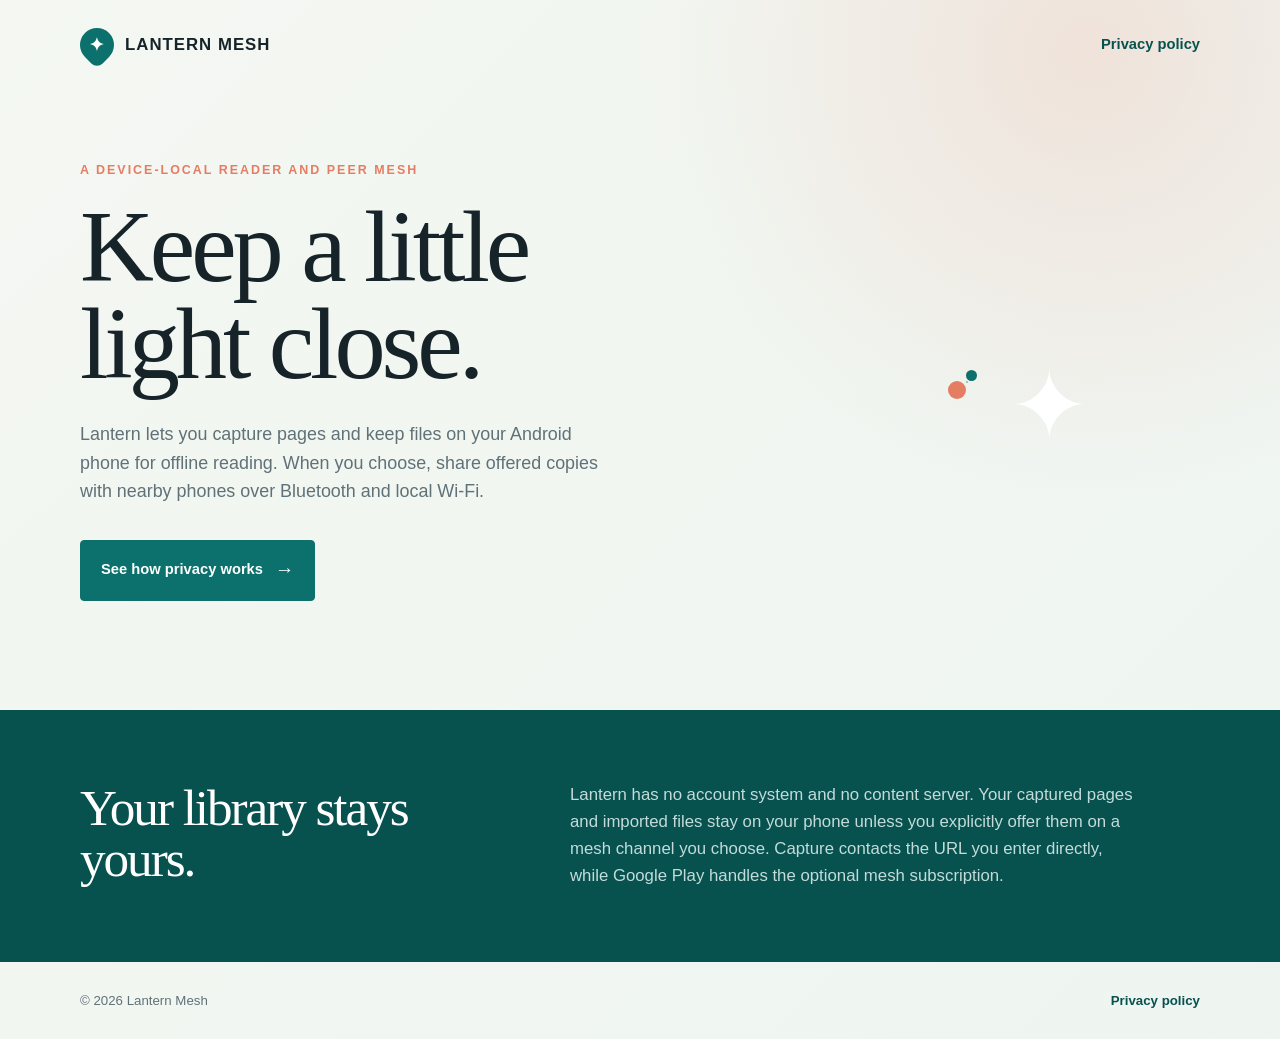
==== index.html @ 3d5c6503 "Rename home.html to index.html" ====
<!doctype html>
<html lang="en">
<head>
  <meta charset="utf-8">
  <meta name="viewport" content="width=device-width, initial-scale=1">
  <meta name="description" content="Lantern is a device-local reader and optional peer mesh for Android.">
  <title>Lantern | Read locally. Share nearby.</title>
  <link rel="stylesheet" href="styles.css">
</head>
<body>
  <header class="site-header">
    <a class="brand" href="home.html" aria-label="Lantern Mesh home">
      <span class="brand-mark" aria-hidden="true"><span>✦</span></span>
      <span>Lantern Mesh</span>
    </a>
    <a class="header-link" href="privacypolicy.html">Privacy policy</a>
  </header>

  <main>
    <section class="hero page-shell">
      <div>
        <p class="eyebrow">A device-local reader and peer mesh</p>
        <h1>Keep a little light close.</h1>
        <p class="hero-copy">Lantern lets you capture pages and keep files on your Android phone for offline reading. When you choose, share offered copies with nearby phones over Bluetooth and local Wi-Fi.</p>
        <a class="button" href="privacypolicy.html">See how privacy works</a>
      </div>
      <div class="visual" aria-hidden="true">
        <span class="orbit-dot dot-one"></span>
        <span class="orbit-dot dot-two"></span>
        <div class="visual-core"><span>✦</span></div>
      </div>
    </section>

    <section class="intro-band">
      <div class="page-shell">
        <h2>Your library stays yours.</h2>
        <p>Lantern has no account system and no content server. Your captured pages and imported files stay on your phone unless you explicitly offer them on a mesh channel you choose. Capture contacts the URL you enter directly, while Google Play handles the optional mesh subscription.</p>
      </div>
    </section>
  </main>

  <footer class="site-footer">
    <span>© 2026 Lantern Mesh</span>
    <a class="text-link" href="privacypolicy.html">Privacy policy</a>
  </footer>
</body>
</html>
---- styles.css ----
:root {
  --ink: #162329;
  --muted: #607178;
  --paper: #f4f7f2;
  --white: #ffffff;
  --teal: #0c716d;
  --teal-dark: #07514f;
  --coral: #e47d62;
  --line: #d8e3df;
  --shadow: 0 24px 60px rgba(22, 35, 41, 0.12);
  font-family: "Trebuchet MS", "Gill Sans", sans-serif;
  color: var(--ink);
  background: var(--paper);
}

* {
  box-sizing: border-box;
}

body {
  margin: 0;
  min-width: 320px;
  background:
    radial-gradient(circle at 85% 5%, rgba(228, 125, 98, 0.16), transparent 28rem),
    linear-gradient(135deg, #f4f7f2 0%, #eef5f1 100%);
  line-height: 1.6;
}

a {
  color: inherit;
}

.site-header,
.site-footer,
.page-shell {
  width: min(1120px, calc(100% - 48px));
  margin-inline: auto;
}

.site-header {
  display: flex;
  align-items: center;
  justify-content: space-between;
  padding: 28px 0;
}

.brand {
  display: inline-flex;
  align-items: center;
  gap: 11px;
  font-size: 1.05rem;
  font-weight: 700;
  letter-spacing: 0.06em;
  text-decoration: none;
  text-transform: uppercase;
}

.brand-mark {
  display: grid;
  width: 34px;
  height: 34px;
  place-items: center;
  border-radius: 50% 50% 50% 8px;
  color: var(--white);
  background: var(--teal);
  transform: rotate(-45deg);
}

.brand-mark span {
  transform: rotate(45deg);
  font-size: 1.1rem;
}

.header-link {
  color: var(--teal-dark);
  font-size: 0.92rem;
  font-weight: 700;
  text-decoration: none;
}

.header-link:hover,
.text-link:hover {
  color: var(--coral);
}

.hero {
  display: grid;
  grid-template-columns: 1.08fr 0.92fr;
  gap: clamp(40px, 8vw, 110px);
  align-items: center;
  min-height: 620px;
  padding: 54px 0 92px;
}

.eyebrow {
  margin: 0 0 18px;
  color: var(--coral);
  font-size: 0.78rem;
  font-weight: 700;
  letter-spacing: 0.16em;
  text-transform: uppercase;
}

h1,
h2 {
  margin: 0;
  font-family: Georgia, serif;
  font-weight: 400;
  letter-spacing: -0.04em;
}

h1 {
  max-width: 660px;
  font-size: clamp(3.6rem, 8vw, 6.9rem);
  line-height: 0.94;
}

.hero-copy {
  max-width: 530px;
  margin: 28px 0 34px;
  color: var(--muted);
  font-size: 1.12rem;
}

.button {
  display: inline-flex;
  align-items: center;
  gap: 12px;
  padding: 14px 20px;
  border: 1px solid var(--teal);
  border-radius: 4px;
  color: var(--white);
  background: var(--teal);
  font-size: 0.92rem;
  font-weight: 700;
  text-decoration: none;
  transition: background 180ms ease, transform 180ms ease;
}

.button:hover {
  background: var(--teal-dark);
  transform: translateY(-2px);
}

.button::after {
  content: "→";
  font-size: 1.2rem;
}

.visual {
  position: relative;
  aspect-ratio: 1;
  max-width: 460px;
  margin-inline: auto;
}

.visual::before,
.visual::after {
  position: absolute;
  content: "";
  border: 1px solid rgba(12, 113, 109, 0.25);
  border-radius: 50%;
}

.visual::before {
  inset: 4%;
}

.visual::after {
  inset: 15%;
}

.visual-core {
  position: absolute;
  inset: 22%;
  display: grid;
  place-items: center;
  border-radius: 50% 50% 50% 8%;
  color: var(--white);
  background: var(--teal);
  box-shadow: var(--shadow);
  transform: rotate(-45deg);
}

.visual-core span {
  transform: rotate(45deg);
  font-family: Georgia, serif;
  font-size: clamp(4rem, 8vw, 6rem);
}

.orbit-dot {
  position: absolute;
  width: 18px;
  height: 18px;
  border-radius: 50%;
  background: var(--coral);
}

.dot-one { top: 8%; right: 19%; }
.dot-two { bottom: 12%; left: 11%; width: 11px; height: 11px; background: var(--teal); }

.intro-band {
  padding: 72px 0;
  color: var(--white);
  background: var(--teal-dark);
}

.intro-band .page-shell {
  display: grid;
  grid-template-columns: 0.8fr 1.2fr;
  gap: 70px;
}

.intro-band h2 {
  font-size: clamp(2.2rem, 4vw, 3.5rem);
  line-height: 1;
}

.intro-band p {
  max-width: 570px;
  margin: 0;
  color: #c3dcda;
  font-size: 1.05rem;
}

.site-footer {
  display: flex;
  justify-content: space-between;
  gap: 20px;
  padding: 28px 0;
  color: var(--muted);
  font-size: 0.83rem;
}

.text-link {
  color: var(--teal-dark);
  font-weight: 700;
  text-decoration: none;
}

.policy-page {
  max-width: 800px;
  padding: 64px 0 90px;
}

.policy-page h1 {
  max-width: none;
  margin-bottom: 18px;
  font-size: clamp(3rem, 7vw, 5.5rem);
}

.updated {
  margin: 0 0 55px;
  color: var(--muted);
}

.policy-content {
  padding: clamp(28px, 5vw, 60px);
  border: 1px solid var(--line);
  background: rgba(255, 255, 255, 0.72);
  box-shadow: var(--shadow);
}

.policy-content h2 {
  margin: 32px 0 10px;
  color: var(--teal-dark);
  font-size: 1.55rem;
  letter-spacing: -0.02em;
}

.policy-content h2:first-child {
  margin-top: 0;
}

.policy-content p {
  margin: 0 0 16px;
  color: var(--muted);
}

.policy-lead {
  padding-bottom: 22px;
  border-bottom: 1px solid var(--line);
  color: var(--ink) !important;
  font-size: 1.05rem;
}

.policy-content h3 {
  margin: 24px 0 8px;
  color: var(--ink);
  font-size: 1rem;
}

.policy-content ul {
  margin: 0 0 18px;
  padding-left: 22px;
  color: var(--muted);
}

.policy-content li {
  margin: 7px 0;
  padding-left: 4px;
}

.policy-content a {
  color: var(--teal-dark);
  font-weight: 700;
}

.table-wrap {
  margin: 22px 0;
  overflow-x: auto;
  border: 1px solid var(--line);
}

table {
  width: 100%;
  min-width: 600px;
  border-collapse: collapse;
  color: var(--muted);
  font-size: 0.9rem;
}

th,
td {
  padding: 13px 15px;
  border-bottom: 1px solid var(--line);
  text-align: left;
  vertical-align: top;
}

th {
  color: var(--teal-dark);
  background: #edf4f1;
  font-size: 0.76rem;
  letter-spacing: 0.08em;
  text-transform: uppercase;
}

td:first-child {
  min-width: 145px;
  color: var(--ink);
  font-weight: 700;
}

tr:last-child td {
  border-bottom: 0;
}

@media (max-width: 700px) {
  .site-header,
  .site-footer,
  .page-shell {
    width: min(100% - 32px, 1120px);
  }

  .hero,
  .intro-band .page-shell {
    grid-template-columns: 1fr;
  }

  .hero {
    min-height: auto;
    padding-top: 42px;
  }

  .visual {
    width: min(86vw, 360px);
  }

  .intro-band .page-shell {
    gap: 26px;
  }

  .site-footer {
    align-items: flex-start;
    flex-direction: column;
  }
}
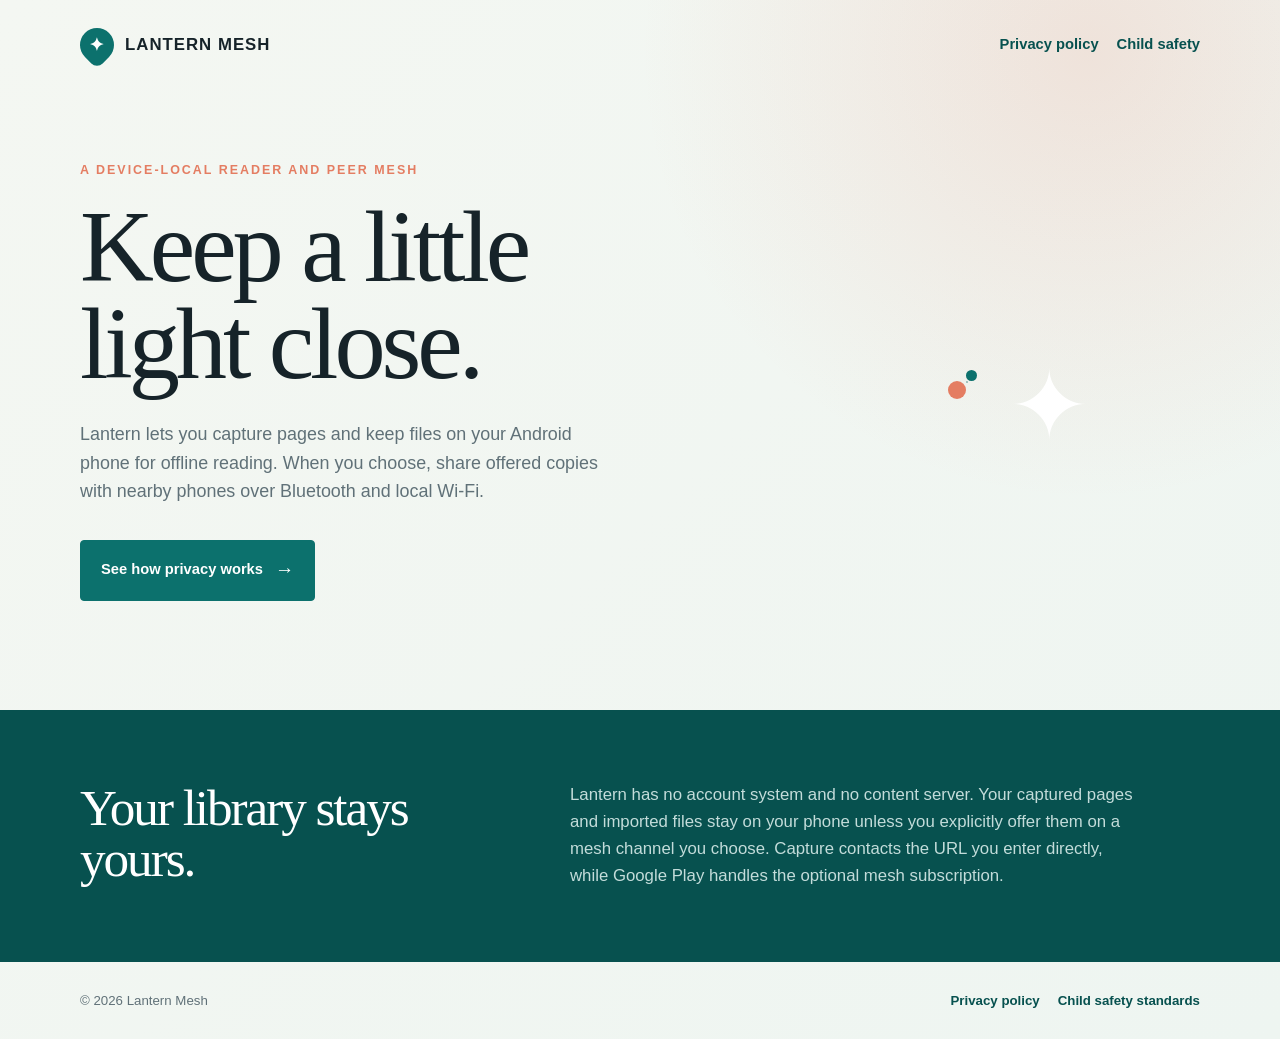
==== commit 803aa9cc: "Create CSAE Page" ====
--- a/index.html
+++ b/index.html
@@ -13,7 +13,10 @@
       <span class="brand-mark" aria-hidden="true"><span>✦</span></span>
       <span>Lantern Mesh</span>
     </a>
-    <a class="header-link" href="privacypolicy.html">Privacy policy</a>
+    <nav aria-label="Primary navigation">
+      <a class="header-link" href="privacypolicy.html">Privacy policy</a>
+      <a class="header-link" href="child-safety.html">Child safety</a>
+    </nav>
   </header>
 
   <main>
@@ -41,7 +44,10 @@
 
   <footer class="site-footer">
     <span>© 2026 Lantern Mesh</span>
-    <a class="text-link" href="privacypolicy.html">Privacy policy</a>
+    <span>
+      <a class="text-link" href="privacypolicy.html">Privacy policy</a>
+      <a class="text-link" href="child-safety.html">Child safety standards</a>
+    </span>
   </footer>
 </body>
 </html>
--- a/styles.css
+++ b/styles.css
@@ -78,6 +78,13 @@
   text-decoration: none;
 }
 
+nav,
+.site-footer > span:last-child {
+  display: flex;
+  flex-wrap: wrap;
+  gap: 18px;
+}
+
 .header-link:hover,
 .text-link:hover {
   color: var(--coral);
